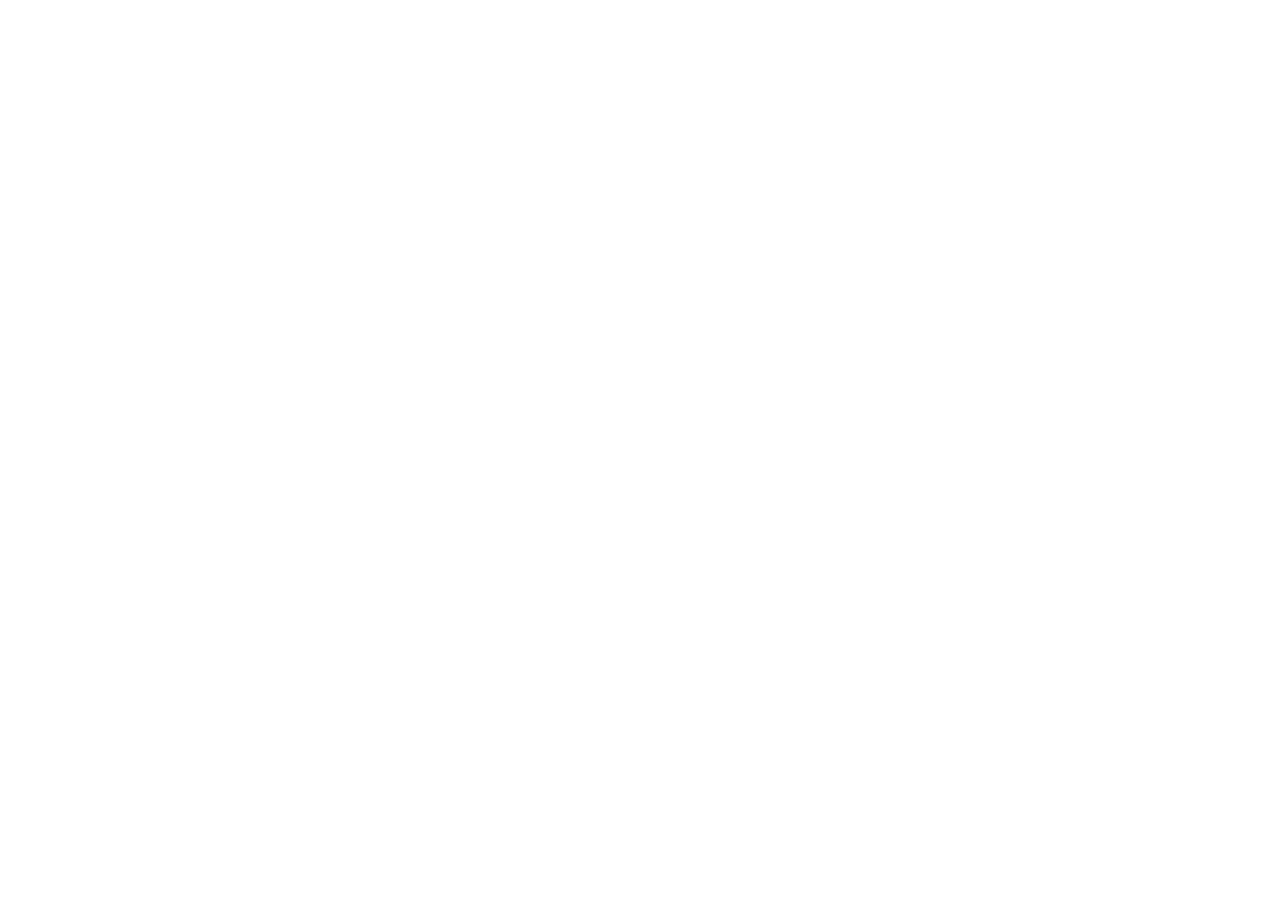
==== src/module-3/online-store/index.html @ 8f8619ef "Initial commit" ====
<!DOCTYPE html>
<html lang="en">

<head>
  <meta charset="UTF-8">
  <meta http-equiv="X-UA-Compatible" content="IE=edge">
  <meta name="viewport" content="width=device-width, initial-scale=1.0">
  <title>Online Store</title>
  <link rel="stylesheet" href="style.css">
</head>

<body>

</body>

</html>
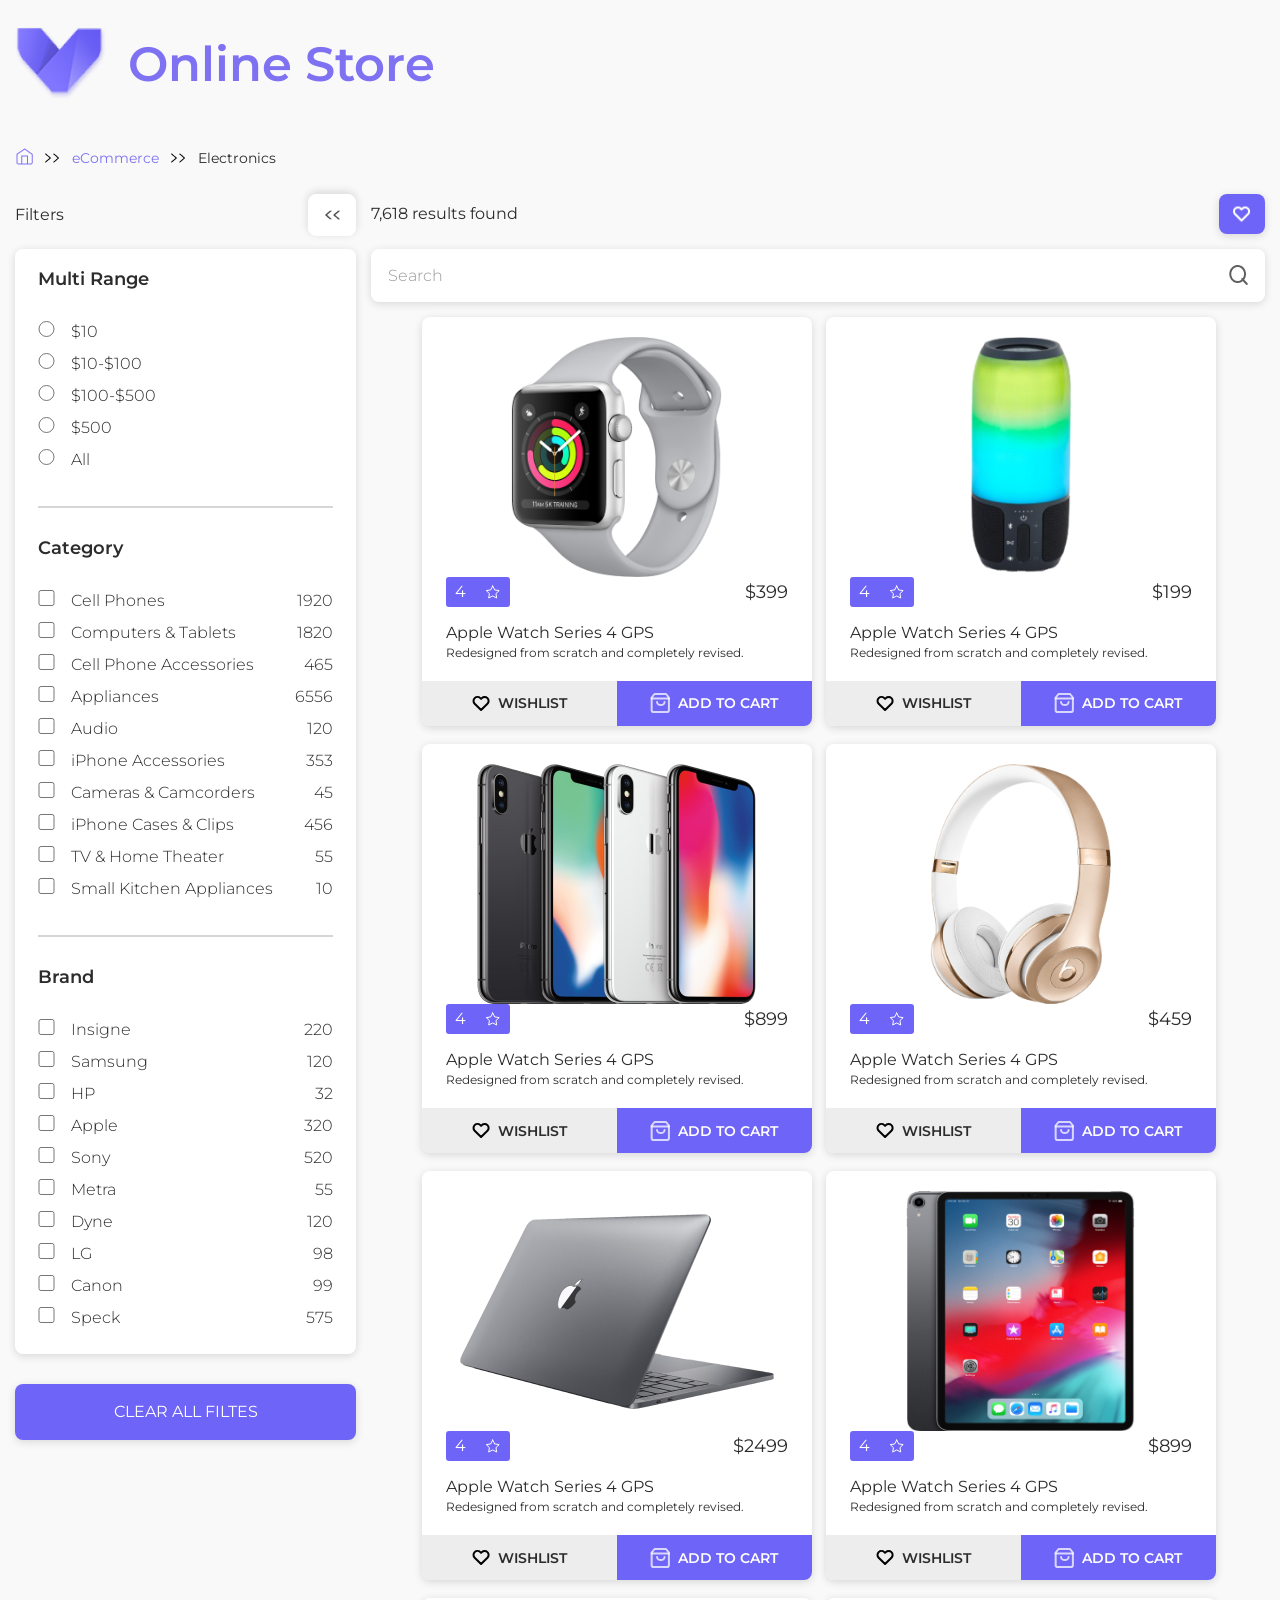
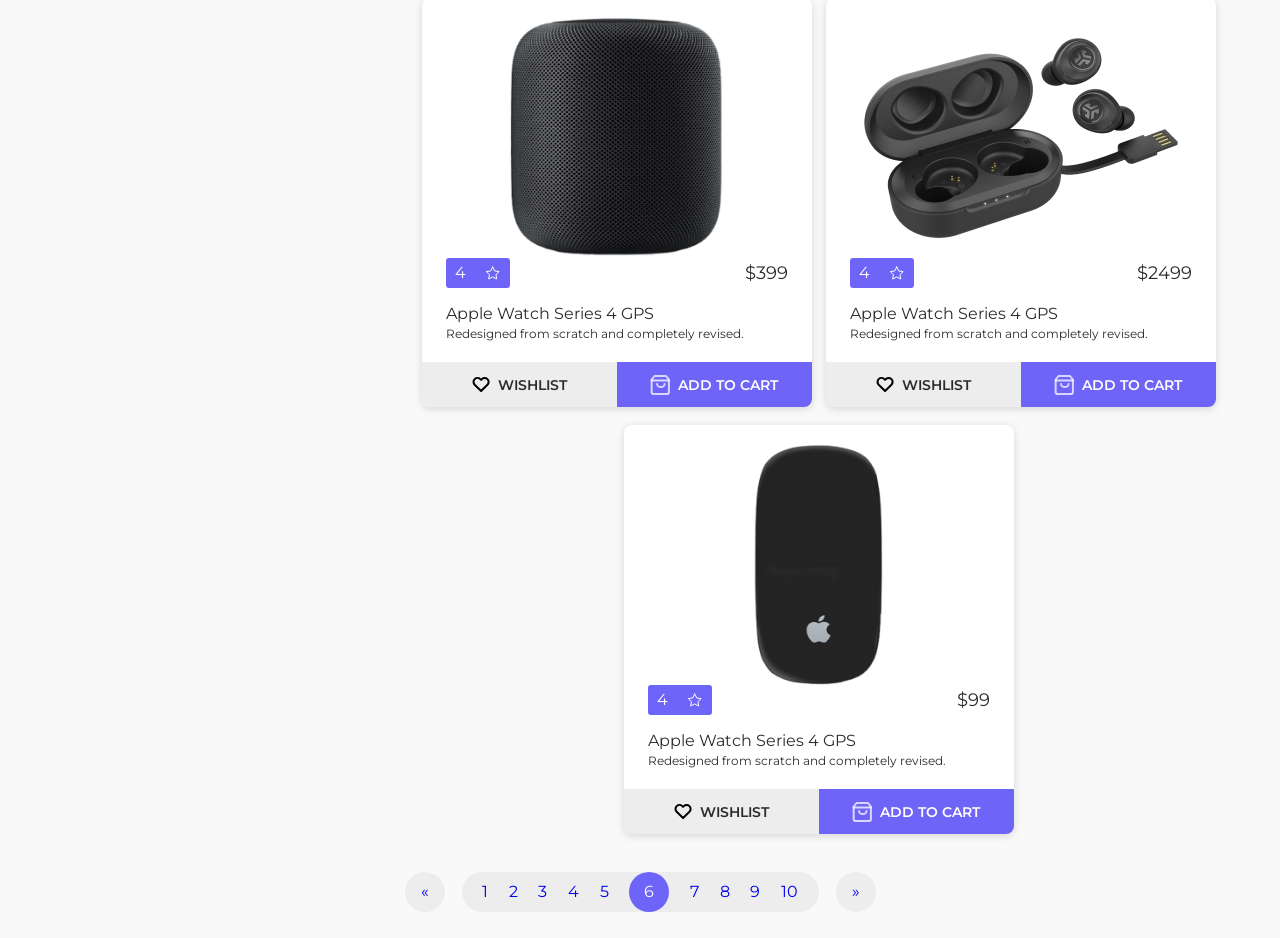
==== commit 14fe37ec: "sass/queries/online store/" ====
--- a/src/module-3/online-store/index.html
+++ b/src/module-3/online-store/index.html
@@ -5,12 +5,621 @@
   <meta charset="UTF-8">
   <meta http-equiv="X-UA-Compatible" content="IE=edge">
   <meta name="viewport" content="width=device-width, initial-scale=1.0">
+  <link rel="preconnect" href="https://fonts.googleapis.com">
+  <link rel="preconnect" href="https://fonts.gstatic.com" crossorigin>
+  <link href="https://fonts.googleapis.com/css2?family=Montserrat:wght@300;400;600&display=swap" rel="stylesheet">
+  <link rel="stylesheet" href="style.css">
+
   <title>Online Store</title>
-  <link rel="stylesheet" href="style.css">
 </head>
 
 <body>
 
+  <header class="header">
+    <a class="logo" href="#">
+      <div class="logo-img">
+        <img src="../../module-1/img/logo.png" alt="">
+      </div>
+    </a>
+    <p class="header-text">Online Store</p>
+  </header>
+  <div class="breadcrumbs">
+    <ul class="breadcrumbs-road">
+      <li><a href="#"><img src="../../module-1/img/breadcrumbs-item.png" alt=""></a></li>
+      <li><a href="#">eCommerce</a></li>
+      <li>Electronics</li>
+    </ul>
+  </div>
+  <div class="layout_with_sidebar">
+    <!-- active показати сайдбарфільтр на моб -->
+    <aside class="sidebar">
+      <div class="sidebar-close">
+        <span class="sidebar-close__title">
+          Filters
+        </span>
+        <div class="sidebar-close__btn">
+          <img src="../../module-1/img/breadcrumbs-item-2.png" alt="">
+        </div>
+      </div>
+      <div class="filter">
+        <div class="sidebar-container">
+          <div class="filter-container">
+            <div class="filter-item">
+              <div class="filter-item__title">
+                <span class="filter-item__title-name">Multi Range</span>
+              </div>
+              <ul class="filter-item__categories">
+                <li class="filter-value__radio">
+                  <input id="multichoise-1" name="multirange" type="radio">
+                  <label for="multichoise-1" class="type-radio">$10</label>
+                </li>
+                <li class="filter-value__radio">
+                  <input id="multichoise-2" name="multirange" type="radio">
+                  <label for="multichoise-2" class="type-radio">$10-$100</label>
+                </li>
+                <li class="filter-value__radio">
+                  <input id="multichoise-3" name="multirange" type="radio">
+                  <label for="multichoise-3" class="type-radio">$100-$500</label>
+                </li>
+                <li class="filter-value__radio">
+                  <input id="multichoise-4" name="multirange" type="radio">
+                  <label for="multichoise-4" class="type-radio">$500</label>
+                </li>
+                <li class="filter-value__radio">
+                  <input id="multichoise-5" name="multirange" type="radio">
+                  <label for="multichoise-5" class="type-radio">All</label>
+                </li>
+              </ul>
+            </div>
+            <div class="botom-line"></div>
+            <div class="filter-item">
+              <div class="filter-item__title">
+                <span class="filter-item__title-name">Category</span>
+              </div>
+              <ul class="filter-item__categories">
+                <li class="filter-value">
+                  <div class="filter-value__item">
+                    <input type="checkbox">
+                    <label class="type-checkbox" for="">Cell Phones</label>
+                  </div>
+                  <div class="filter-value__item">
+                    <label class="type-checkbox" for="">1920</label>
+                  </div>
+                </li>
+                <li class="filter-value">
+                  <div class="filter-value__item">
+                    <input type="checkbox">
+                    <label class="type-checkbox" for="">Computers & Tablets</label>
+                  </div>
+                  <div class="filter-value__item">
+                    <label class="type-checkbox" for="">1820</label>
+                  </div>
+                </li>
+                <li class="filter-value">
+                  <div class="filter-value__item">
+                    <input type="checkbox">
+                    <label class="type-checkbox" for="">Cell Phone Accessories</label>
+                  </div>
+                  <div class="filter-value__item">
+                    <label class="type-checkbox" for="">465</label>
+                  </div>
+                </li>
+                <li class="filter-value">
+                  <div class="filter-value__item">
+                    <input type="checkbox">
+                    <label class="type-checkbox" for="">Appliances</label>
+                  </div>
+                  <div class="filter-value__item">
+                    <label class="type-checkbox" for="">6556</label>
+                  </div>
+                </li>
+                <li class="filter-value">
+                  <div class="filter-value__item">
+                    <input type="checkbox">
+                    <label class="type-checkbox" for="">Audio</label>
+                  </div>
+                  <div class="filter-value__item">
+                    <label class="type-checkbox" for="">120</label>
+                  </div>
+                </li>
+                <li class="filter-value">
+                  <div class="filter-value__item">
+                    <input type="checkbox">
+                    <label class="type-checkbox" for="">iPhone Accessories</label>
+                  </div>
+                  <div class="filter-value__item">
+                    <label class="type-checkbox" for="">353</label>
+                  </div>
+                </li>
+                <li class="filter-value">
+                  <div class="filter-value__item">
+                    <input type="checkbox">
+                    <label class="type-checkbox" for="">Cameras & Camcorders</label>
+                  </div>
+                  <div class="filter-value__item">
+                    <label class="type-checkbox" for="">45</label>
+                  </div>
+                </li>
+                <li class="filter-value">
+                  <div class="filter-value__item">
+                    <input type="checkbox">
+                    <label class="type-checkbox" for="">iPhone Cases & Clips</label>
+                  </div>
+                  <div class="filter-value__item">
+                    <label class="type-checkbox" for="">456</label>
+                  </div>
+                </li>
+                <li class="filter-value">
+                  <div class="filter-value__item">
+                    <input type="checkbox">
+                    <label class="type-checkbox" for="">TV & Home Theater</label>
+                  </div>
+                  <div class="filter-value__item">
+                    <label class="type-checkbox" for="">55</label>
+                  </div>
+                </li>
+                <li class="filter-value">
+                  <div class="filter-value__item">
+                    <input type="checkbox">
+                    <label class="type-checkbox" for="">Small Kitchen Appliances</label>
+                  </div>
+                  <div class="filter-value__item">
+                    <label class="type-checkbox" for="">10</label>
+                  </div>
+                </li>
+              </ul>
+            </div>
+            <div class="botom-line"></div>
+            <div class="filter-item">
+              <div class="filter-item__title">
+                <span class="filter-item__title-name">Brand</span>
+              </div>
+              <ul class="filter-item__categories">
+                <li class="filter-value">
+                  <div class="filter-value__item">
+                    <input type="checkbox">
+                    <label class="type-checkbox" for="">Insigne</label>
+                  </div>
+                  <div class="filter-value__item">
+                    <label class="type-checkbox" for="">220</label>
+                  </div>
+                </li>
+                <li class="filter-value">
+                  <div class="filter-value__item">
+                    <input type="checkbox">
+                    <label class="type-checkbox" for="">Samsung</label>
+                  </div>
+                  <div class="filter-value__item">
+                    <label class="type-checkbox" for="">120</label>
+                  </div>
+                </li>
+                <li class="filter-value">
+                  <div class="filter-value__item">
+                    <input type="checkbox">
+                    <label class="type-checkbox" for="">HP</label>
+                  </div>
+                  <div class="filter-value__item">
+                    <label class="type-checkbox" for="">32</label>
+                  </div>
+                </li>
+                <li class="filter-value">
+                  <div class="filter-value__item">
+                    <input type="checkbox">
+                    <label class="type-checkbox" for="">Apple</label>
+                  </div>
+                  <div class="filter-value__item">
+                    <label class="type-checkbox" for="">320</label>
+                  </div>
+                </li>
+                <li class="filter-value">
+                  <div class="filter-value__item">
+                    <input type="checkbox">
+                    <label class="type-checkbox" for="">Sony</label>
+                  </div>
+                  <div class="filter-value__item">
+                    <label class="type-checkbox" for="">520</label>
+                  </div>
+                </li>
+                <li class="filter-value">
+                  <div class="filter-value__item">
+                    <input type="checkbox">
+                    <label class="type-checkbox" for="">Metra</label>
+                  </div>
+                  <div class="filter-value__item">
+                    <label class="type-checkbox" for="">55</label>
+                  </div>
+                </li>
+                <li class="filter-value">
+                  <div class="filter-value__item">
+                    <input type="checkbox">
+                    <label class="type-checkbox" for="">Dyne</label>
+                  </div>
+                  <div class="filter-value__item">
+                    <label class="type-checkbox" for="">120</label>
+                  </div>
+                </li>
+                <li class="filter-value">
+                  <div class="filter-value__item">
+                    <input type="checkbox">
+                    <label class="type-checkbox" for="">LG</label>
+                  </div>
+                  <div class="filter-value__item">
+                    <label class="type-checkbox" for="">98</label>
+                  </div>
+                </li>
+                <li class="filter-value">
+                  <div class="filter-value__item">
+                    <input type="checkbox">
+                    <label class="type-checkbox" for="">Canon</label>
+                  </div>
+                  <div class="filter-value__item">
+                    <label class="type-checkbox" for="">99</label>
+                  </div>
+                </li>
+                <li class="filter-value">
+                  <div class="filter-value__item">
+                    <input type="checkbox">
+                    <label class="type-checkbox" for="">Speck</label>
+                  </div>
+                  <div class="filter-value__item">
+                    <label class="type-checkbox" for="">575</label>
+                  </div>
+                </li>
+              </ul>
+            </div>
+          </div>
+        </div>
+        <div class="filter-clearbtn">
+          <p class="btn-name">clear all filtes</p>
+        </div>
+      </div>
+    </aside>
+    <section class="content">
+      <div class="content-result">
+        <span class="content-result__item">
+          7,618 results found
+        </span>
+        <div class="content-result-btn">
+          <img src="../../module-1/img/menu-item.png" alt="">
+        </div>
+      </div>
+      <div class="search-line">
+        <form action="" method="GET">
+          <input id="searchbox" type="text" placeholder="Search">
+          <img src="../../module-1/img/search-item.png" alt="">
+        </form>
+      </div>
+      <div class="catalog-grid">
+        <div class="catalog-grid__item">
+          <div class="catalog-grid__photo">
+            <img class="goods" src="../../module-1/img/card-item-1.png" alt="Apple">
+          </div>
+          <div class="catalog-grid__content">
+            <div class="catalog-grid__content-overall">
+              <div class="catalog-grid__content-rating">
+                <span class="rate">4</span>
+                <img class="rate-star" src="../../module-1/img/card-star.svg" alt="">
+              </div>
+              <div class="catalog-grid__content-price">
+                <span class="value">$</span><span class="price">399</span>
+              </div>
+            </div>
+            <div class="catalog-grid__content-info">
+              <p class="info-title">Apple Watch Series 4 GPS</p>
+              <p class="info-subtitle">Redesigned from scratch and completely revised.</p>
+            </div>
+            <div class="catalog-grid__content-control">
+              <div class="wishlist">
+                <div class="wishlist__item">
+                  <img src="../../module-1/img/card-heart.svg" alt="">
+                  <a class="wishlist-item" href="#">WISHLIST</a>
+                </div>
+              </div>
+              <div class="add-cart">
+                <div class="add-cart__item">
+                  <img src="../../module-1/img/card-shop.svg" alt="">
+                  <a class="add-cart-item" href="#">ADD TO CART</a>
+                </div>
+              </div>
+            </div>
+          </div>
+        </div>
+        <div class="catalog-grid__item">
+          <div class="catalog-grid__photo">
+            <img class="goods" src="../../module-1/img/card-item-2.png" alt="Apple">
+          </div>
+          <div class="catalog-grid__content">
+            <div class="catalog-grid__content-overall">
+              <div class="catalog-grid__content-rating">
+                <span class="rate">4</span>
+                <img class="rate-star" src="../../module-1/img/card-star.svg" alt="">
+              </div>
+              <div class="catalog-grid__content-price">
+                <span class="value">$</span><span class="price">199</span>
+              </div>
+            </div>
+            <div class="catalog-grid__content-info">
+              <p class="info-title">Apple Watch Series 4 GPS</p>
+              <p class="info-subtitle">Redesigned from scratch and completely revised.</p>
+            </div>
+            <div class="catalog-grid__content-control">
+              <div class="wishlist">
+                <div class="wishlist__item">
+                  <img src="../../module-1/img/card-heart.svg" alt="">
+                  <a class="wishlist-item" href="#">WISHLIST</a>
+                </div>
+              </div>
+              <div class="add-cart">
+                <div class="add-cart__item">
+                  <img src="../../module-1/img/card-shop.svg" alt="">
+                  <a class="add-cart-item" href="#">ADD TO CART</a>
+                </div>
+              </div>
+            </div>
+          </div>
+        </div>
+        <div class="catalog-grid__item">
+          <div class="catalog-grid__photo">
+            <img class="goods" src="../../module-1/img/card-item-3.png" alt="Apple">
+          </div>
+          <div class="catalog-grid__content">
+            <div class="catalog-grid__content-overall">
+              <div class="catalog-grid__content-rating">
+                <span class="rate">4</span>
+                <img class="rate-star" src="../../module-1/img/card-star.svg" alt="">
+              </div>
+              <div class="catalog-grid__content-price">
+                <span class="value">$</span><span class="price">899</span>
+              </div>
+            </div>
+            <div class="catalog-grid__content-info">
+              <p class="info-title">Apple Watch Series 4 GPS</p>
+              <p class="info-subtitle">Redesigned from scratch and completely revised.</p>
+            </div>
+            <div class="catalog-grid__content-control">
+              <div class="wishlist">
+                <div class="wishlist__item">
+                  <img src="../../module-1/img/card-heart.svg" alt="">
+                  <a class="wishlist-item" href="#">WISHLIST</a>
+                </div>
+              </div>
+              <div class="add-cart">
+                <div class="add-cart__item">
+                  <img src="../../module-1/img/card-shop.svg" alt="">
+                  <a class="add-cart-item" href="#">ADD TO CART</a>
+                </div>
+              </div>
+            </div>
+          </div>
+        </div>
+        <div class="catalog-grid__item">
+          <div class="catalog-grid__photo">
+            <img class="goods" src="../../module-1/img/card-item-4.png" alt="Apple">
+          </div>
+          <div class="catalog-grid__content">
+            <div class="catalog-grid__content-overall">
+              <div class="catalog-grid__content-rating">
+                <span class="rate">4</span>
+                <img class="rate-star" src="../../module-1/img/card-star.svg" alt="">
+              </div>
+              <div class="catalog-grid__content-price">
+                <span class="value">$</span><span class="price">459</span>
+              </div>
+            </div>
+            <div class="catalog-grid__content-info">
+              <p class="info-title">Apple Watch Series 4 GPS</p>
+              <p class="info-subtitle">Redesigned from scratch and completely revised.</p>
+            </div>
+            <div class="catalog-grid__content-control">
+              <div class="wishlist">
+                <div class="wishlist__item">
+                  <img src="../../module-1/img/card-heart.svg" alt="">
+                  <a class="wishlist-item" href="#">WISHLIST</a>
+                </div>
+              </div>
+              <div class="add-cart">
+                <div class="add-cart__item">
+                  <img src="../../module-1/img/card-shop.svg" alt="">
+                  <a class="add-cart-item" href="#">ADD TO CART</a>
+                </div>
+              </div>
+            </div>
+          </div>
+        </div>
+        <div class="catalog-grid__item">
+          <div class="catalog-grid__photo">
+            <img class="goods" src="../../module-1/img/card-item-5.png" alt="Apple">
+          </div>
+          <div class="catalog-grid__content">
+            <div class="catalog-grid__content-overall">
+              <div class="catalog-grid__content-rating">
+                <span class="rate">4</span>
+                <img class="rate-star" src="../../module-1/img/card-star.svg" alt="">
+              </div>
+              <div class="catalog-grid__content-price">
+                <span class="value">$</span><span class="price">2499</span>
+              </div>
+            </div>
+            <div class="catalog-grid__content-info">
+              <p class="info-title">Apple Watch Series 4 GPS</p>
+              <p class="info-subtitle">Redesigned from scratch and completely revised.</p>
+            </div>
+            <div class="catalog-grid__content-control">
+              <div class="wishlist">
+                <div class="wishlist__item">
+                  <img src="../../module-1/img/card-heart.svg" alt="">
+                  <a class="wishlist-item" href="#">WISHLIST</a>
+                </div>
+              </div>
+              <div class="add-cart">
+                <div class="add-cart__item">
+                  <img src="../../module-1/img/card-shop.svg" alt="">
+                  <a class="add-cart-item" href="#">ADD TO CART</a>
+                </div>
+              </div>
+            </div>
+          </div>
+        </div>
+        <div class="catalog-grid__item">
+          <div class="catalog-grid__photo">
+            <img class="goods" src="../../module-1/img/card-item-6.png" alt="Apple">
+          </div>
+          <div class="catalog-grid__content">
+            <div class="catalog-grid__content-overall">
+              <div class="catalog-grid__content-rating">
+                <span class="rate">4</span>
+                <img class="rate-star" src="../../module-1/img/card-star.svg" alt="">
+              </div>
+              <div class="catalog-grid__content-price">
+                <span class="value">$</span><span class="price">899</span>
+              </div>
+            </div>
+            <div class="catalog-grid__content-info">
+              <p class="info-title">Apple Watch Series 4 GPS</p>
+              <p class="info-subtitle">Redesigned from scratch and completely revised.</p>
+            </div>
+            <div class="catalog-grid__content-control">
+              <div class="wishlist">
+                <div class="wishlist__item">
+                  <img src="../../module-1/img/card-heart.svg" alt="">
+                  <a class="wishlist-item" href="#">WISHLIST</a>
+                </div>
+              </div>
+              <div class="add-cart">
+                <div class="add-cart__item">
+                  <img src="../../module-1/img/card-shop.svg" alt="">
+                  <a class="add-cart-item" href="#">ADD TO CART</a>
+                </div>
+              </div>
+            </div>
+          </div>
+        </div>
+        <div class="catalog-grid__item">
+          <div class="catalog-grid__photo">
+            <img class="goods" src="../../module-1/img/card-item-7.png" alt="Apple">
+          </div>
+          <div class="catalog-grid__content">
+            <div class="catalog-grid__content-overall">
+              <div class="catalog-grid__content-rating">
+                <span class="rate">4</span>
+                <img class="rate-star" src="../../module-1/img/card-star.svg" alt="">
+              </div>
+              <div class="catalog-grid__content-price">
+                <span class="value">$</span><span class="price">399</span>
+              </div>
+            </div>
+            <div class="catalog-grid__content-info">
+              <p class="info-title">Apple Watch Series 4 GPS</p>
+              <p class="info-subtitle">Redesigned from scratch and completely revised.</p>
+            </div>
+            <div class="catalog-grid__content-control">
+              <div class="wishlist">
+                <div class="wishlist__item">
+                  <img src="../../module-1/img/card-heart.svg" alt="">
+                  <a class="wishlist-item" href="#">WISHLIST</a>
+                </div>
+              </div>
+              <div class="add-cart">
+                <div class="add-cart__item">
+                  <img src="../../module-1/img/card-shop.svg" alt="">
+                  <a class="add-cart-item" href="#">ADD TO CART</a>
+                </div>
+              </div>
+            </div>
+          </div>
+        </div>
+        <div class="catalog-grid__item">
+          <div class="catalog-grid__photo">
+            <img class="goods" src="../../module-1/img/card-item-8.png" alt="Apple">
+          </div>
+          <div class="catalog-grid__content">
+            <div class="catalog-grid__content-overall">
+              <div class="catalog-grid__content-rating">
+                <span class="rate">4</span>
+                <img class="rate-star" src="../../module-1/img/card-star.svg" alt="">
+              </div>
+              <div class="catalog-grid__content-price">
+                <span class="value">$</span><span class="price">2499</span>
+              </div>
+            </div>
+            <div class="catalog-grid__content-info">
+              <p class="info-title">Apple Watch Series 4 GPS</p>
+              <p class="info-subtitle">Redesigned from scratch and completely revised.</p>
+            </div>
+            <div class="catalog-grid__content-control">
+              <div class="wishlist">
+                <div class="wishlist__item">
+                  <img src="../../module-1/img/card-heart.svg" alt="">
+                  <a class="wishlist-item" href="#">WISHLIST</a>
+                </div>
+              </div>
+              <div class="add-cart">
+                <div class="add-cart__item">
+                  <img src="../../module-1/img/card-shop.svg" alt="">
+                  <a class="add-cart-item" href="#">ADD TO CART</a>
+                </div>
+              </div>
+            </div>
+          </div>
+        </div>
+        <div class="catalog-grid__item">
+          <div class="catalog-grid__photo">
+            <img class="goods" src="../../module-1/img/card-item-9.png" alt="Apple">
+          </div>
+          <div class="catalog-grid__content">
+            <div class="catalog-grid__content-overall">
+              <div class="catalog-grid__content-rating">
+                <span class="rate">4</span>
+                <img class="rate-star" src="../../module-1/img/card-star.svg" alt="">
+              </div>
+              <div class="catalog-grid__content-price">
+                <span class="value">$</span><span class="price">99</span>
+              </div>
+            </div>
+            <div class="catalog-grid__content-info">
+              <p class="info-title">Apple Watch Series 4 GPS</p>
+              <p class="info-subtitle">Redesigned from scratch and completely revised.</p>
+            </div>
+            <div class="catalog-grid__content-control">
+              <div class="wishlist">
+                <div class="wishlist__item">
+                  <img src="../../module-1/img/card-heart.svg" alt="">
+                  <a class="wishlist-item" href="#">WISHLIST</a>
+                </div>
+              </div>
+              <div class="add-cart">
+                <div class="add-cart__item">
+                  <img src="../../module-1/img/card-shop.svg" alt="">
+                  <a class="add-cart-item" href="#">ADD TO CART</a>
+                </div>
+              </div>
+            </div>
+          </div>
+        </div>
+      </div>
+    </section>
+  </div>
+  <div class="pagination">
+    <div class="pagination-arrow">
+      <a href="#">&laquo;</a>
+    </div>
+    <div class="pagination-btn">
+      <a href="#">1</a>
+      <a href="#">2</a>
+      <a href="#">3</a>
+      <a href="#">4</a>
+      <a href="#">5</a>
+      <a class="active" href="#">6</a>
+      <a href="#">7</a>
+      <a href="#">8</a>
+      <a href="#">9</a>
+      <a href="#">10</a>
+    </div>
+    <div class="pagination-arrow">
+      <a href="#">&raquo;</a>
+    </div>
+  </div>
+
 </body>
 
-</html>
+</html>
--- a/src/module-3/online-store/style.css
+++ b/src/module-3/online-store/style.css
@@ -0,0 +1,2 @@
+html,body,div,span,applet,object,iframe,h1,h2,h3,h4,h5,h6,p,blockquote,pre,a,abbr,acronym,address,big,cite,code,del,dfn,em,img,ins,kbd,q,s,samp,small,strike,strong,sub,sup,tt,var,b,u,i,center,dl,dt,dd,ol,ul,li,fieldset,form,label,legend,table,caption,tbody,tfoot,thead,tr,th,td,article,aside,canvas,details,embed,figure,figcaption,footer,header,hgroup,menu,nav,output,ruby,section,summary,time,mark,audio,video{margin:0;padding:0;border:0;font-size:100%;font:inherit;vertical-align:baseline}article,aside,details,figcaption,figure,footer,header,hgroup,menu,nav,section{display:block}html{height:100%}body{line-height:1}ol,ul{list-style:none}blockquote,q{quotes:none}blockquote:before,blockquote:after,q:before,q:after{content:"";content:none}table{border-collapse:collapse;border-spacing:0}a{text-decoration:none}body{font-family:"Montserrat",sans-serif;background:#f9f9f9;-webkit-box-shadow:0px 2px 8px rgba(0,0,0,.0778245);box-shadow:0px 2px 8px rgba(0,0,0,.0778245)}.header{display:-webkit-box;display:-ms-flexbox;display:flex;-webkit-box-pack:start;-ms-flex-pack:start;justify-content:start;-webkit-box-align:center;-ms-flex-align:center;align-items:center;padding:27px 15px 36px 15px}.header-text{padding-left:22px;font-weight:600;font-size:48px;line-height:56%;color:#7e72f2}ul.breadcrumbs-road{padding:10px 16px;list-style:none;display:-webkit-box;display:-ms-flexbox;display:flex;-webkit-box-align:center;-ms-flex-align:center;align-items:center}ul.breadcrumbs-road li{display:inline;font-size:14px;line-height:121%;color:#2c2c2c}ul.breadcrumbs-road li+li:before{padding:0 12px 0 12px;content:url(../../module-1/img/breadcrumbs-item-2.png)}ul.breadcrumbs-road li a{color:#7e72f2;text-decoration:none}ul.breadcrumbs-road li a:hover{color:#414cee;text-decoration:none}.menu{display:-webkit-box;display:-ms-flexbox;display:flex;-webkit-box-pack:justify;-ms-flex-pack:justify;justify-content:space-between;padding:10px 28px 10px 16px}.layout_with_sidebar{display:-webkit-box;display:-ms-flexbox;display:flex}.sidebar{margin:15px 30px 0px 15px}.sidebar-close{display:-webkit-box;display:-ms-flexbox;display:flex;-webkit-box-pack:justify;-ms-flex-pack:justify;justify-content:space-between;-webkit-box-align:center;-ms-flex-align:center;align-items:center;padding-bottom:13px}.sidebar-close__btn{width:46px;height:40px;border:1px solid #fff;background:#fff;-webkit-box-shadow:0px 2px 8px rgba(0,0,0,.14);box-shadow:0px 2px 8px rgba(0,0,0,.14);border-radius:8px;position:relative;-webkit-transform:rotate(-179.89deg);transform:rotate(-179.89deg);cursor:pointer}.sidebar-close__btn img{position:absolute;top:50%;left:50%;-webkit-transform:translate(-50%, -50%);transform:translate(-50%, -50%)}.botom-line{border:1px solid #d6d6d6;margin:30px 0}.filter{position:sticky;top:0}.filter-value{display:-webkit-box;display:-ms-flexbox;display:flex;-webkit-box-pack:justify;-ms-flex-pack:justify;justify-content:space-between;-webkit-box-align:center;-ms-flex-align:center;align-items:center}.filter-value__item label,.filter-value__radio label{margin-left:12px}.filter-container{padding:20px 140px 20px 43px;color:#2c2c2c;background:#fff;-webkit-box-shadow:0px 2px 8px rgba(0,0,0,.14);box-shadow:0px 2px 8px rgba(0,0,0,.14);border-radius:8px}.filter-container input{background:#6f64f8;margin:0;border:0;width:17px;height:16px}.filter-item__title{margin-bottom:25px}.filter-item__title-name{font-weight:600;font-size:18px;line-height:122%}.filter-item__categories{font-weight:300;line-height:200%}.filter-clearbtn{display:-webkit-box;display:-ms-flexbox;display:flex;-webkit-box-pack:center;-ms-flex-pack:center;justify-content:center;-webkit-box-align:center;-ms-flex-align:center;align-items:center;background-color:#6f64f8;width:560px;height:56px;-webkit-box-shadow:0px 2px 8px rgba(0,0,0,.135216);box-shadow:0px 2px 8px rgba(0,0,0,.135216);border-radius:8px;cursor:pointer;margin-top:30px}.btn-name{color:#fff;margin:17px 180px;text-transform:uppercase}.content{margin-top:15px}.content-result{display:-webkit-box;display:-ms-flexbox;display:flex;-webkit-box-pack:justify;-ms-flex-pack:justify;justify-content:space-between;-webkit-box-align:center;-ms-flex-align:center;align-items:center;padding-bottom:15px}.content-result-btn{width:46px;height:40px;background:#6f64f8;-webkit-box-shadow:0px 2px 8px rgba(0,0,0,.14);box-shadow:0px 2px 8px rgba(0,0,0,.14);border-radius:8px;position:relative;cursor:pointer}.content-result-btn img{position:absolute;top:50%;left:50%;-webkit-transform:translate(-50%, -50%);transform:translate(-50%, -50%)}.search-line form{display:-webkit-box;display:-ms-flexbox;display:flex;-webkit-box-pack:center;-ms-flex-pack:center;justify-content:center;-webkit-box-align:center;-ms-flex-align:center;align-items:center;position:relative}.search-line form input{width:100%;background:#fff;border-radius:8px;font-weight:300;font-size:22px;font-family:"Montserrat",sans-serif;padding:17px 0 17px 32px;border:none;outline:none;-webkit-box-shadow:0px 2px 8px rgba(0,0,0,.135216);box-shadow:0px 2px 8px rgba(0,0,0,.135216)}.search-line form img{position:absolute;right:24px;cursor:pointer}.search-line form input::-webkit-input-placeholder{line-height:118%;color:#999}.search-line form input::-moz-placeholder{line-height:118%;color:#999}.search-line form input:-ms-input-placeholder{line-height:118%;color:#999}.search-line form input::-ms-input-placeholder{line-height:118%;color:#999}.search-line form input::placeholder{line-height:118%;color:#999}.content-result,.search-line{margin:0 35px 0 7px}.sidebar-close__title,.content-result__item{font-size:18px;line-height:117%;color:#2c2c2c}.sidebar-close__title,.content-result__item{font-size:18px;line-height:117%;color:#2c2c2c}.catalog-grid{display:-webkit-box;display:-ms-flexbox;display:flex;-webkit-box-orient:horizontal;-webkit-box-direction:normal;-ms-flex-direction:row;flex-direction:row;-webkit-box-pack:center;-ms-flex-pack:center;justify-content:center;-webkit-box-align:center;-ms-flex-align:center;align-items:center;-ms-flex-wrap:wrap;flex-wrap:wrap;padding-top:15px}.catalog-grid__item{background:#fff;-webkit-box-shadow:0px 2px 8px rgba(0,0,0,.14);box-shadow:0px 2px 8px rgba(0,0,0,.14);border-radius:8px;margin:0 28px 28px 0;width:400px}.catalog-grid__photo{height:270px;display:-webkit-box;display:-ms-flexbox;display:flex;-webkit-box-pack:center;-ms-flex-pack:center;justify-content:center;-webkit-box-align:center;-ms-flex-align:center;align-items:center;padding-top:30px}.catalog-grid__content-overall{display:-webkit-box;display:-ms-flexbox;display:flex;-webkit-box-pack:justify;-ms-flex-pack:justify;justify-content:space-between;-webkit-box-align:center;-ms-flex-align:center;align-items:center;margin-bottom:16px;padding:0 24px}.catalog-grid__content-info{margin-bottom:22px;padding:0 24px}.catalog-grid__content-info p{color:#2c2c2c}.catalog-grid__content-rating{background:#6f64f8;border-radius:3px;width:64px;height:30px;display:-webkit-box;display:-ms-flexbox;display:flex;-ms-flex-pack:distribute;justify-content:space-around;-webkit-box-align:center;-ms-flex-align:center;align-items:center}.catalog-grid__content-rating .rate{color:#fff}.catalog-grid__content-price{color:#2c2c2c;font-size:18px}.catalog-grid__content-control{display:-webkit-box;display:-ms-flexbox;display:flex;-webkit-box-pack:justify;-ms-flex-pack:justify;justify-content:space-between;-webkit-box-align:center;-ms-flex-align:center;align-items:center;font-weight:600;font-size:14px;text-align:center;height:45px}.goods{max-height:100%}.info-title{margin-bottom:5px;font-weight:400;line-height:119%}.info-subtitle{font-size:12px}.wishlist{background-color:#ededed;border-radius:0px 0px 0px 8px;width:100%}.wishlist a{color:#2c2c2c}.wishlist,.add-cart{display:-webkit-box;display:-ms-flexbox;display:flex;-webkit-box-pack:center;-ms-flex-pack:center;justify-content:center;-webkit-box-align:center;-ms-flex-align:center;align-items:center;height:100%}.wishlist__item,.add-cart__item{display:-webkit-box;display:-ms-flexbox;display:flex;-webkit-box-align:center;-ms-flex-align:center;align-items:center;-webkit-box-pack:center;-ms-flex-pack:center;justify-content:center}.add-cart{background:#6f64f8;border-radius:0px 0px 8px 0px;width:100%}.add-cart a{color:#fff}.add-cart__item img,.wishlist__item img{margin-right:8px}.pagination{display:-webkit-box;display:-ms-flexbox;display:flex;-webkit-box-pack:center;-ms-flex-pack:center;justify-content:center;-webkit-box-align:center;-ms-flex-align:center;align-items:center;padding-bottom:26px;padding-top:20px}.pagination-btn{background:#ededed;border-radius:20px;width:357px;height:40px;-webkit-box-align:center;-ms-flex-align:center;align-items:center;display:-webkit-box;display:-ms-flexbox;display:flex;-webkit-box-pack:space-evenly;-ms-flex-pack:space-evenly;justify-content:space-evenly;margin:0 17px}.pagination-btn a.active{background:#6f64f8;border-radius:50%;width:40px;height:40px;display:-webkit-box;display:-ms-flexbox;display:flex;-webkit-box-pack:center;-ms-flex-pack:center;justify-content:center;-webkit-box-align:center;-ms-flex-align:center;align-items:center;color:#fff}.pagination-arrow{background:#ededed;width:40px;height:40px;border-radius:50%;display:-webkit-box;display:-ms-flexbox;display:flex;-webkit-box-pack:center;-ms-flex-pack:center;justify-content:center;-webkit-box-align:center;-ms-flex-align:center;align-items:center}@media screen and (max-width: 1540px){.sidebar{margin:15px 15px 18px 15px}.sidebar,.filter-clearbtn{max-width:341px}.filter-container{padding:20px 23px}.btn-name{margin:0 91px}.content-result,.search-line{margin:0 15px 0 0}.sidebar-close__title,.content-result__item{font-size:16px}.search-line form input{font-size:16px;padding:17px 0 17px 17px}.search-line form img{right:17px}.catalog-grid__item{width:480px;margin:0px 14px 18px 0}.catalog-grid__photo{height:240px;padding-top:20px}}@media screen and (max-width: 1358px){.catalog-grid__item{width:390px;margin:0px 14px 18px 0}}@media screen and (max-width: 1199px){.catalog-grid__item{width:100%}}@media screen and (max-width: 760px){.sidebar{display:none;position:absolute;max-width:100%;width:100%;z-index:15}.sidebar-close{margin:0 15px 13px 15px}.sidebar.active{display:block;margin:0;background:#fff}.filter{padding:0 15px}.filter-clearbtn{width:100%;max-width:100%}.catalog-grid__item,.search-line,.content-result{margin:0 14px 18px}}
+/*# sourceMappingURL=style.css.map */
